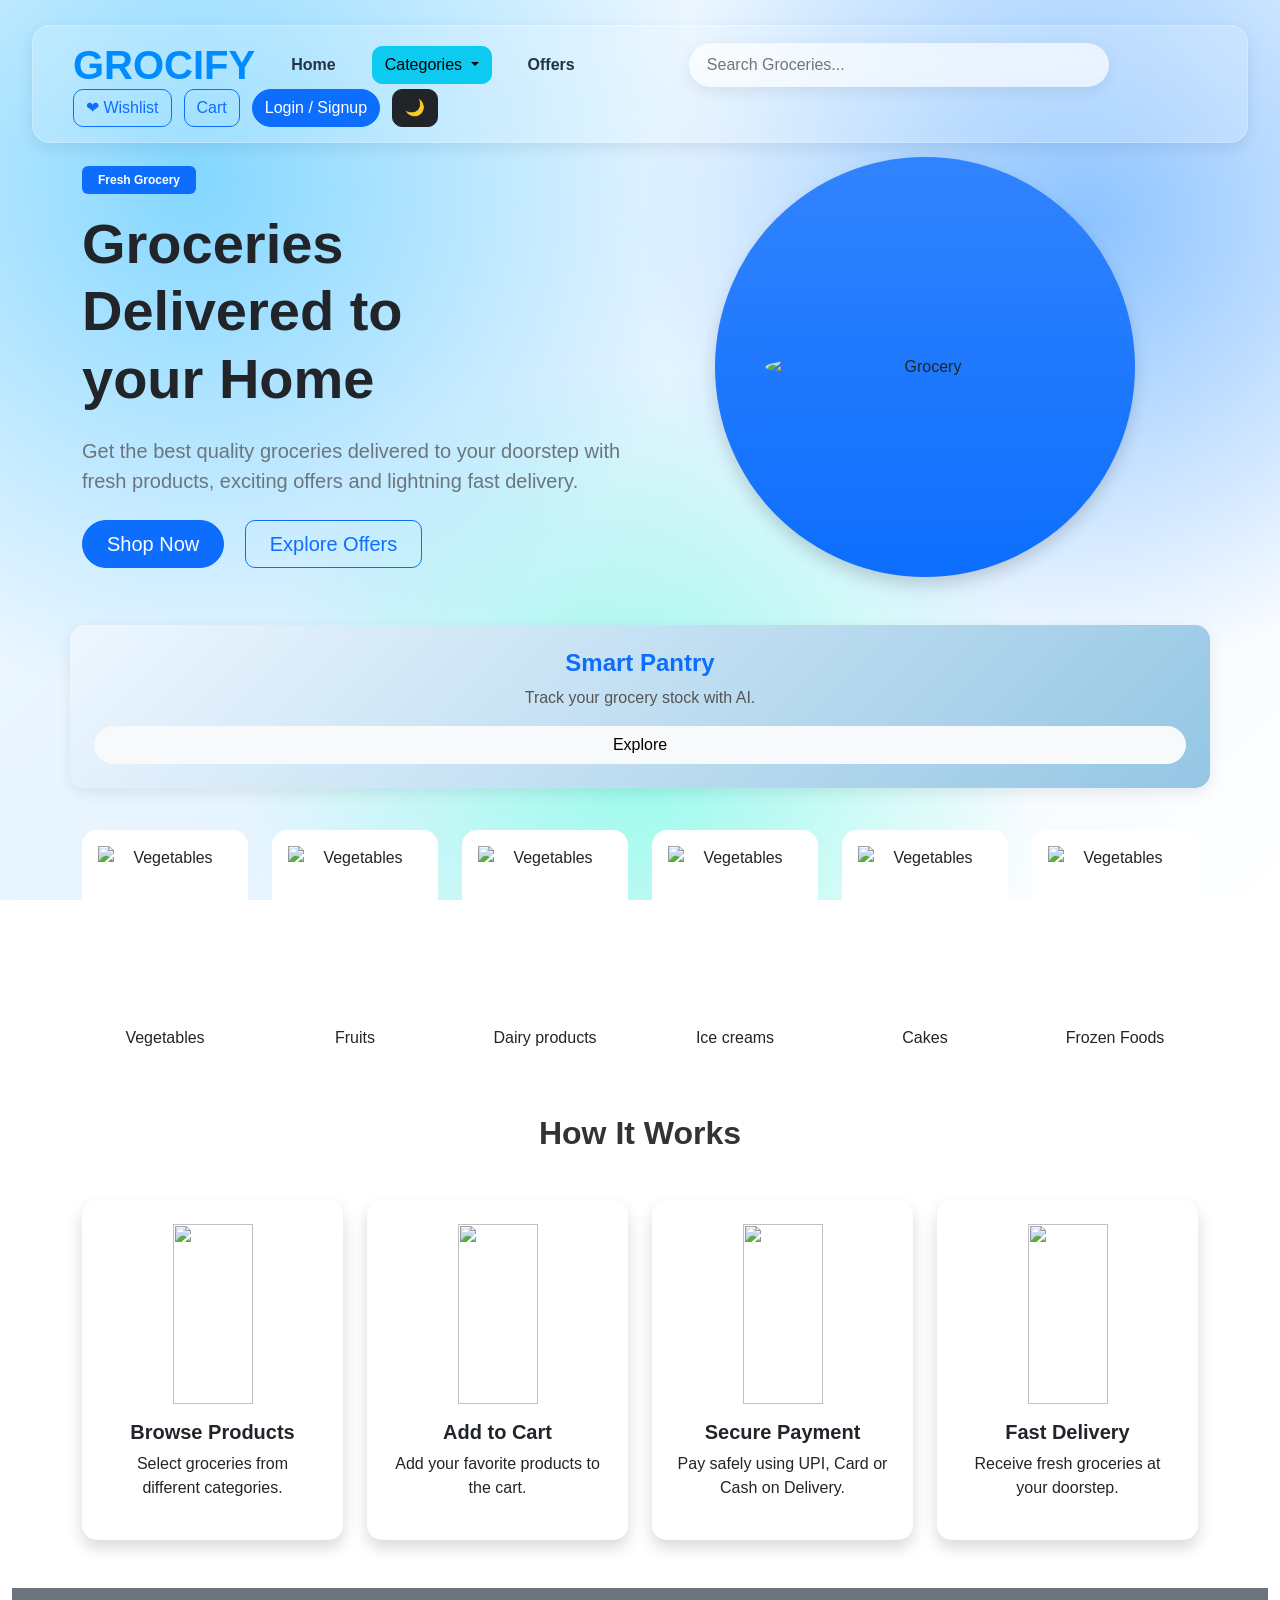
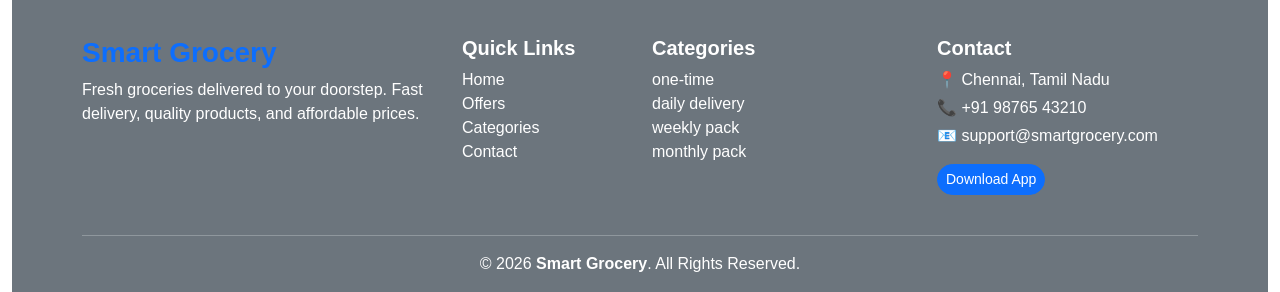
==== index.html @ e4f24ca8 "Add files via upload" ====
<!DOCTYPE html>
<html lang="en">
    <head>
        <meta charset="UTF-8">
        <meta name="viewport" content="width=device-width, initial-scale=1.0">
        <title>Smart Grocery Delivery</title>
        <link
            href="https://cdn.jsdelivr.net/npm/bootstrap@5.3.8/dist/css/bootstrap.min.css"
            rel="stylesheet"
            integrity="sha384-sRIl4kxILFvY47J16cr9ZwB07vP4J8+LH7qKQnuqkuIAvNWLzeN8tE5YBujZqJLB"
            crossorigin="anonymous">
        <link rel="stylesheet" href="style.css">
        <link rel="icon" type="png" href="logo.png">
    </head>
    <body class="bg-theme">

        <nav class="navbar">

            <div class="left">
                <h1>GROCIFY</h1>
                <a href="#">Home</a>
                <div class="dropdown">
                    <button class="btn btn-info dropdown-toggle" type="button"
                        data-bs-toggle="dropdown" aria-expanded="false">
                        Categories
                    </button>
                    <ul class="dropdown-menu">
                        <li><a class="dropdown-item" href="#">One-time
                                Purchase</a></li>
                        <li><a class="dropdown-item" href="#">Daily
                                delivery</a></li>
                        <li><a class="dropdown-item" href="#">Weekly
                                pack</a></li>
                        <li><a class="dropdown-item" href="#">Monthly
                                pack</a></li>
                    </ul>
                </div>
                <a href="#">Offers</a>
            </div>

            <div class="center">
                <input type="search" placeholder="Search Groceries...">
            </div>

            <div class="right">
                <a href="wishlist.html"><button class="btn btn-outline-primary">❤ Wishlist</button></a>
                <a href="cart.html"><button class="btn btn-outline-primary">Cart
                    </button></a>
                <a href="login.html"><button class="btn btn-primary">Login /
                        Signup</button></a>
                <!-- Dark Mode Button -->
                <button id="themeToggle" class="btn btn-dark">🌙</button>
            </div>
        </nav>

        <!-- Hero Section -->
        <section class="container-fluid mt-4">
            <div class="container hero-section">

                <div class="row align-items-center">

                    <!-- Left Content -->
                    <div class="col-lg-6 col-md-6 hero-content">

                        <span class="badge bg-primary px-3 py-2 mb-3">
                            Fresh Grocery
                        </span>

                        <h1 class="display-4 fw-bold">
                            Groceries <br>
                            Delivered to <br>
                            your Home
                        </h1>

                        <p class="lead text-secondary mt-4">
                            Get the best quality groceries delivered
                            to your doorstep with fresh products,
                            exciting offers and lightning fast delivery.
                        </p>

                        <div class="mt-4">

                            <a href="products.html"><button
                                    class="btn btn-primary btn-lg px-4 me-3">
                                    Shop Now
                                </button></a>

                            <button class="btn btn-outline-primary btn-lg px-4">
                                Explore Offers
                            </button>
        

                        </div>

                    </div>

                    <div class="col-lg-6 col-md-6 text-center">

                        <div
                            class="rounded-circle bg-primary bg-gradient d-inline-flex 
                justify-content-center align-items-center p-4 shadow hero-circle">

                            <img src="basket grocery.png"
                                class="img-fluid hero-img"
                                alt="Grocery">

                        </div>

                    </div>
                </div>

            </div>

            <div class="container my-5">
                <div class="row g-4">

                    <div class="card smart-pantry-card text-center p-4">

    <h4>Smart Pantry</h4>

    <p>Track your grocery stock with AI.</p>

    <a href="smartpantry.html" class="btn btn-light">
        Explore
    </a>

</div>
              <div class="col-6 col-sm-4 col-md-3 col-lg-2">
                        <div class="card text-center h-100">
                            <img src="vegie.jpg" class="card-img-top p-3"
                                alt="Vegetables">
                            <div class="card-body">
                                <p class="card-text">Vegetables</p>
                            </div>
                        </div>
                    </div>

                    <div class="col-6 col-sm-4 col-md-3 col-lg-2">
                        <div class="card text-center h-100">
                            <img src="fruits.png"
                                class="card-img-top p-3" alt="Vegetables">
                            <div class="card-body">
                                <p class="card-text">Fruits</p>
                            </div>
                        </div>
                    </div>

                    <div class="col-6 col-sm-4 col-md-3 col-lg-2">
                        <div class="card text-center h-100">
                            <img src="dairy product.png"
                                class="card-img-top p-3" alt="Vegetables">
                            <div class="card-body">
                                <p class="card-text">Dairy products</p>
                            </div>
                        </div>
                    </div>

                    <div class="col-6 col-sm-4 col-md-3 col-lg-2">
                        <div class="card text-center h-100">
                            <img src="ice cream.png"
                                class="card-img-top p-3" alt="Vegetables">
                            <div class="card-body">
                                <p class="card-text">Ice creams</p>
                            </div>
                        </div>
                    </div>

                    <div class="col-6 col-sm-4 col-md-3 col-lg-2">
                        <div class="card text-center h-100">
                            <img src="cakes.png" class="card-img-top p-3"
                                alt="Vegetables">
                            <div class="card-body">
                                <p class="card-text">Cakes</p>
                            </div>
                        </div>
                    </div>

                    <div class="col-6 col-sm-4 col-md-3 col-lg-2">
                        <div class="card text-center h-100">
                            <img src="frozen food.png"
                                class="card-img-top p-3" alt="Vegetables">
                            <div class="card-body">
                                <p class="card-text">Frozen Foods</p>
                            </div>
                        </div>
                    </div>

                </div>
            </div>

            <div class="container my-5">

                <h2 class="text-center mb-5">How It Works</h2>

                <div class="row text-center g-4">

                    <div class="col-md-3">
                        <div class="card how-card shadow p-4 h-100">
                            <img src="browse.png" class="mx-auto"
                                width="80">
                            <h5 class="mt-3">Browse Products</h5>
                            <p>Select groceries from different categories.</p>
                        </div>
                    </div>

                    <div class="col-md-3">
                        <div class="card how-card shadow p-4 h-100">
                            <img src="add to cart.png" class="mx-auto"
                                width="80">
                            <h5 class="mt-3">Add to Cart</h5>
                            <p>Add your favorite products to the cart.</p>
                        </div>
                    </div>

                    <div class="col-md-3">
                        <div class="card how-card shadow p-4 h-100">
                            <img src="payment.png" class="mx-auto"
                                width="80">
                            <h5 class="mt-3">Secure Payment</h5>
                            <p>Pay safely using UPI, Card or Cash on
                                Delivery.</p>
                        </div>
                    </div>

                    <div class="col-md-3">
                        <div class="card how-card shadow p-4 h-100">
                            <img src="fast delivery.png" class="mx-auto"
                                width="80">
                            <h5 class="mt-3">Fast Delivery</h5>
                            <p>Receive fresh groceries at your doorstep.</p>
                        </div>
                    </div>

                </div>

            </div>

            <footer class="bg-secondary text-white mt-5 pt-5 pb-3">

                <div class="container">

                    <div class="row">

                        <!-- Company -->
                        <div class="col-lg-4 col-md-6 mb-4">
                            <h3 class="fw-bold text-primary">Smart Grocery</h3>
                            <p>
                                Fresh groceries delivered to your doorstep.
                                Fast delivery, quality products, and affordable
                                prices.
                            </p>
                        </div>

                        <!-- Quick Links -->
                        <div class="col-lg-2 col-md-6 mb-4">
                            <h5 class="fw-bold">Quick Links</h5>

                            <ul class="list-unstyled">
                                <li><a href="index.html"
                                        class="text-white text-decoration-none">Home</a></li>
                                <li><a href="offers.html"
                                        class="text-white text-decoration-none">Offers</a></li>
                                <li><a href="categories.html"
                                        class="text-white text-decoration-none">Categories</a></li>
                                <li><a href="contact.html"
                                        class="text-white text-decoration-none">Contact</a></li>
                            </ul>
                        </div>

                        <!-- Categories -->
                        <div class="col-lg-3 col-md-6 mb-4">
                            <h5 class="fw-bold">Categories</h5>

                            <ul class="list-unstyled">
                                <li>one-time</li>
                                <li>daily delivery</li>
                                <li>weekly pack</li>
                                <li>monthly pack</li>
                            </ul>
                        </div>

                        <!-- Contact -->
                        <div class="col-lg-3 col-md-6 mb-4">
                            <h5 class="fw-bold">Contact</h5>

                            <p class="mb-1">📍 Chennai, Tamil Nadu</p>
                            <p class="mb-1">📞 +91 98765 43210</p>
                            <p>📧 support@smartgrocery.com</p>

                            <button class="btn btn-primary btn-sm">
                                Download App
                            </button>

                        </div>

                    </div>

                    <hr class="border-light">

                    <div class="text-center">
                        <p class="mb-0">
                            © 2026 <strong>Smart Grocery</strong>. All Rights
                            Reserved.
                        </p>
                    </div>

                </div>

            </footer>
        </section>

        <script
            src="https://cdn.jsdelivr.net/npm/bootstrap@5.3.8/dist/js/bootstrap.bundle.min.js">
        </script>
        <script src="js/theme.js"></script>

    </body>
</html>
---- style.css ----
body {
    margin: 0;
    background: #eef4ff;
}
.bg-theme{
  
    background:
    radial-gradient(circle at 15% 20%, rgba(0,174,255,.45) 0%, transparent 40%),
    radial-gradient(circle at 85% 25%, rgba(0,119,255,.40) 0%, transparent 35%),
    radial-gradient(circle at 50% 85%, rgba(0,255,200,.35) 0%, transparent 40%),
    linear-gradient(135deg,#f3faff,#e6f4ff,#ffffff);
    background-attachment: fixed;
    min-height:100vh;
}


.navbar{
    display:flex;
    justify-content:space-between;
    align-items:center;
    padding:15px 40px;
    width:95%;
    margin:15px auto;

    background:rgba(255,255,255,.18);
    backdrop-filter:blur(18px);
    -webkit-backdrop-filter:blur(18px);

    border:1px solid rgba(255,255,255,.25);
    border-radius:18px;

    box-shadow:0 10px 30px rgba(0,119,255,.15);

    top:10px;
    z-index:1000;
}

.left{
    display:flex;
    align-items:center;
    gap:20px;
}

.left h1{
    color:#008cff;
    margin:0;
    font-weight:700;
}

.left a{
    text-decoration:none;
    color:#234;
    font-weight:600;
    padding:8px 16px;
    border-radius:30px;
    transition:.3s;
}

.left a:hover{
    background:rgba(0,140,255,.12);
    color:#008cff;
}

.center{
    flex:1;
    display:flex;
    justify-content:center;
}

.center input{
    width:420px;
    padding:12px 18px;
    border:none;
    outline:none;
    border-radius:30px;
    background:rgba(255,255,255,.6);
    backdrop-filter:blur(10px);
    box-shadow:0 4px 15px rgba(0,0,0,.08);
}

.center input:focus{
    box-shadow:0 0 20px rgba(0,140,255,.35);
}

.right{
    display:flex;
    gap:12px;
    align-items:center;
}

.btn{
    border-radius:30px;
}

.dropdown-menu{
    border:none;
    border-radius:15px;
    box-shadow:0 10px 25px rgba(0,0,0,.15);
}

/* Product Cards */

.smart-pantry-card{
    background:linear-gradient(135deg,#eef7ff,#94c6e4);
    border:1px solid #b6e0fe;
    border-radius:20px;
    transition:0.4s;
    box-shadow:0 5px 15px rgba(0,0,0,0.08);
}

.smart-pantry-card h4{
    color:#0d6efd;
    font-weight:bold;
}

.smart-pantry-card p{
    color:#555;
}

.smart-pantry-card .btn{
    border-radius:25px;
}

.smart-pantry-card:hover{
    transform:translateY(-8px);
    background:linear-gradient(135deg,#d8efff,#c7e9ff);
    box-shadow:0 10px 25px rgba(13,110,253,0.15);
}

.product-card {
    transition: .3s;
    border: none;
    border-radius: 15px;
}

.product-card:hover {
    transform: translateY(-8px);
    box-shadow: 0 10px 20px rgba(0, 0, 0, .15);
}

.product-img {
    height: 180px;
    object-fit: cover;
}

.price {
    font-size: 20px;
    font-weight: bold;
    color: #0d6efd;
}

.old-price {
    text-decoration: line-through;
    color: gray;
    margin-left: 8px;
}

.stock {
    font-size: 14px;
}

.summary-card {
    border-radius: 15px;
}

.hero-circle {
    width: 420px;
    height: 420px;

}

.hero-img {
    width: 85%;
    animation: float 3s ease-in-out infinite;

    width: 320px;
    border-radius: 50%;

}

@keyframes float {
    50% {
        transform: translateY(-12px);
    }
}

@media(max-width:768px) {
    .hero-circle {
        width: 300px;
        height: 300px;
    }
}

.card {
    transition: all .3s ease;
    cursor: pointer;
    border-radius: 15px;
}

.card:hover {
    transform: translateY(-8px);

    border-color: #BDEBFF;
    box-shadow: 0 0 15px rgba(53, 102, 226, 0.6);
}

.card:active {
    transform: scale(.96);

}

.footer {
    background: #0d6efd;
    color: white;
    padding: 20px;
    margin-top: 50px;
}

/* How It Works Cards */
.how-card {
    border: none;
    border-radius: 18px;
    overflow: hidden;
    transition: all 0.4s ease-in-out;
    cursor: pointer;
}

/* Card Hover */
.how-card:hover {
    transform: translateY(-12px) scale(1.05);
    box-shadow: 0px 18px 35px rgba(0, 0, 0, 0.2) !important;
    background: linear-gradient(135deg, #87CEEB, #ffffff);
}

/* Image Animation */
.how-card img {
    transition: transform 0.4s ease;
}

.how-card:hover img {
    transform: scale(1.15) rotate(8deg);
}

/* Heading Animation */
.how-card h5 {
    transition: color 0.3s ease;
}

.how-card:hover h5 {
    color: #0077b6;
}

/* Paragraph */
.how-card p {
    transition: color 0.3s ease;
}

.how-card:hover p {
    color: #444;
}

h2 {
    color: #08a1f9
}

.card{
    border: none;
    border-radius: 15px;
    transition: .3s;
}

.card:hover{
    transform: translateY(-8px);
}

.card img{
    height: 180px;
    object-fit: contain;
}

.card h5{
    font-weight: 600;
}

.card h4{
    font-weight: bold;
}

.btn{
    border-radius: 10px;
}

/* Responsive */
@media(max-width:768px) {
    .how-card {
        margin-bottom: 20px;
    }
}

/* ===========================
   PRODUCTS PAGE
=========================== */

body {
    background: #f1f3f6;
    font-family: Arial, Helvetica, sans-serif;
}

/* Product Card */

.product-card {
    border: none;
    border-radius: 12px;
    transition: 0.3s;
    cursor: pointer;
    overflow: hidden;
    background: #fff;
    position: relative;
}

.product-card:hover {

    transform: translateY(-6px);

    box-shadow: 0 10px 25px rgba(0, 0, 0, .18);

}

/* Product Image */

.product-card img {

    height: 120px;

    object-fit: contain;

    padding: 12px;

    transition: .4s;

}

.product-card:hover img {

    transform: scale(1.08);

}

/* Card Body */

.product-card .card-body {

    padding: 10px;

}

.product-card h6 {

    font-size: 15px;

    font-weight: bold;

    margin-bottom: 6px;

    white-space: nowrap;

    overflow: hidden;

    text-overflow: ellipsis;

}

.product-card small {

    font-size: 12px;

}

.price {

    font-size: 17px;

    font-weight: bold;

    color: #0d6efd;

    margin: 8px 0;

}

/* Button */

.product-card button {

    border-radius: 8px;

    font-size: 13px;

    transition: .3s;

}

.product-card button:hover {

    transform: scale(1.04);

}

/* Offer Badge */

.offer {

    position: absolute;

    top: 8px;

    left: 8px;

    font-size: 11px;

    z-index: 100;

}

/* Search */

input[type="search"] {

    border-radius: 30px;

    padding: 10px 18px;

}

/* Navbar */

.navbar {

    box-shadow: 0 5px 15px rgba(0, 0, 0, .08);

}

/* Section Heading */

h2 {

    font-weight: bold;

    color: #333;

}

/* Card spacing */

.row {

    row-gap: 18px;

}

/* Mobile */

@media(max-width:576px) {

    .product-card img {

        height: 90px;

    }

    .product-card h6 {

        font-size: 13px;

    }

    .price {

        font-size: 14px;

    }

    .btn-sm {

        font-size: 11px;

        padding: 5px;

    }

}





/* Tablet */

@media(min-width:577px) and (max-width:991px) {

    .product-card img {

        height: 110px;

    }

}

/* Desktop */



/* Scrollbar */

::-webkit-scrollbar {

    width: 8px;

}

::-webkit-scrollbar-thumb {

    background: #0d6efd;

    border-radius: 20px;

}

::-webkit-scrollbar-track {

    background: #eee;

}

.glass{
background:rgba(255,255,255,.65);
backdrop-filter:blur(15px);
border-radius:18px;
box-shadow:0 8px 25px rgba(0,123,255,.12);
}

.summary-box{
text-align:center;
padding:18px;
}

.product-card img{
height:180px;
object-fit:contain;
padding:15px;
}

.product-card{
transition:.3s;
}

.product-card:hover{
transform:translateY(-5px);
}

.badge-ai{
background:#0dcaf0;
}
/* Cart Cards */
.glass-card{
    border: none;
    border-radius: 18px;
    background: rgba(255,255,255,.45);
    backdrop-filter: blur(12px);
    box-shadow: 0 8px 20px rgba(0,0,0,.08);
    transition: .3s;
}

.glass-card:hover{
    transform: translateY(-5px);
    box-shadow: 0 15px 30px rgba(13,110,253,.15);
}

/* Product  */
.cart-img{
    width: 80px;
    height: 80px;
    object-fit: contain;
}

/* Quantity Buttons */
.qty-btn{
    width: 35px;
    height: 35px;
    border-radius: 50%;
    padding: 0;
}

/* Offer Box */
.offer-box{
    background: #f5f9ff;
    border-left: 4px solid #0d6efd;
    border-radius: 10px;
    padding: 10px 15px;
}

/* Bill Card */
.bill-card{
    border: none;
    border-radius: 18px;
}

/* Buttons */
.btn-primary,
.btn-success{
    border-radius: 25px;
}

/* Inputs */
.form-control{
    border-radius: 25px;
}

/* Mobile Responsive */
@media (max-width:768px){

    .cart-img{
        width: 60px;
        height: 60px;
        margin-bottom: 10px;
    }

    .glass-card{
        margin-bottom: 20px;
    }

    .qty-btn{
        width: 32px;
        height: 32px;
    }

    h4{
        font-size: 18px;
    }

    .col-lg-4{
        margin-top: 20px;
    }
}

.pantry-hero{
    margin-top:40px;
}



.pantry-hero .btn{
    border-radius:25px;
}
.search-box{
    border-radius:25px;
}

.dashboard-card{
    border:none;
    border-radius:20px;
    transition:.3s;
}

.dashboard-card:hover{
    transform:translateY(-5px);
}

.pantry-img{
    width:100%;
    height:200px;
    object-fit:contain;
    display:block;
    margin:auto;
    padding:15px;
}

.rice-card:hover,
.milk-card:hover,
.oil-card:hover,
.sugar-card:hover{
    transform: translateY(-5px);
}
.rice-card,
.milk-card,
.oil-card,
.sugar-card,
.eggs-card,
.bread-card,
.shampoo-card,
.vegetables-card{
    border:none;
    border-radius:20px;
    overflow:hidden;
    transition:.3s;
}








/* Responsive */
@media(max-width:768px) {
    .how-card {
        margin-bottom: 20px;
    }

    .hero-circle {
        width: 300px;
        height: 300px;
    }

}

@media(min-width:992px) {

    .product-card img {

        height: 130px;

    }

}
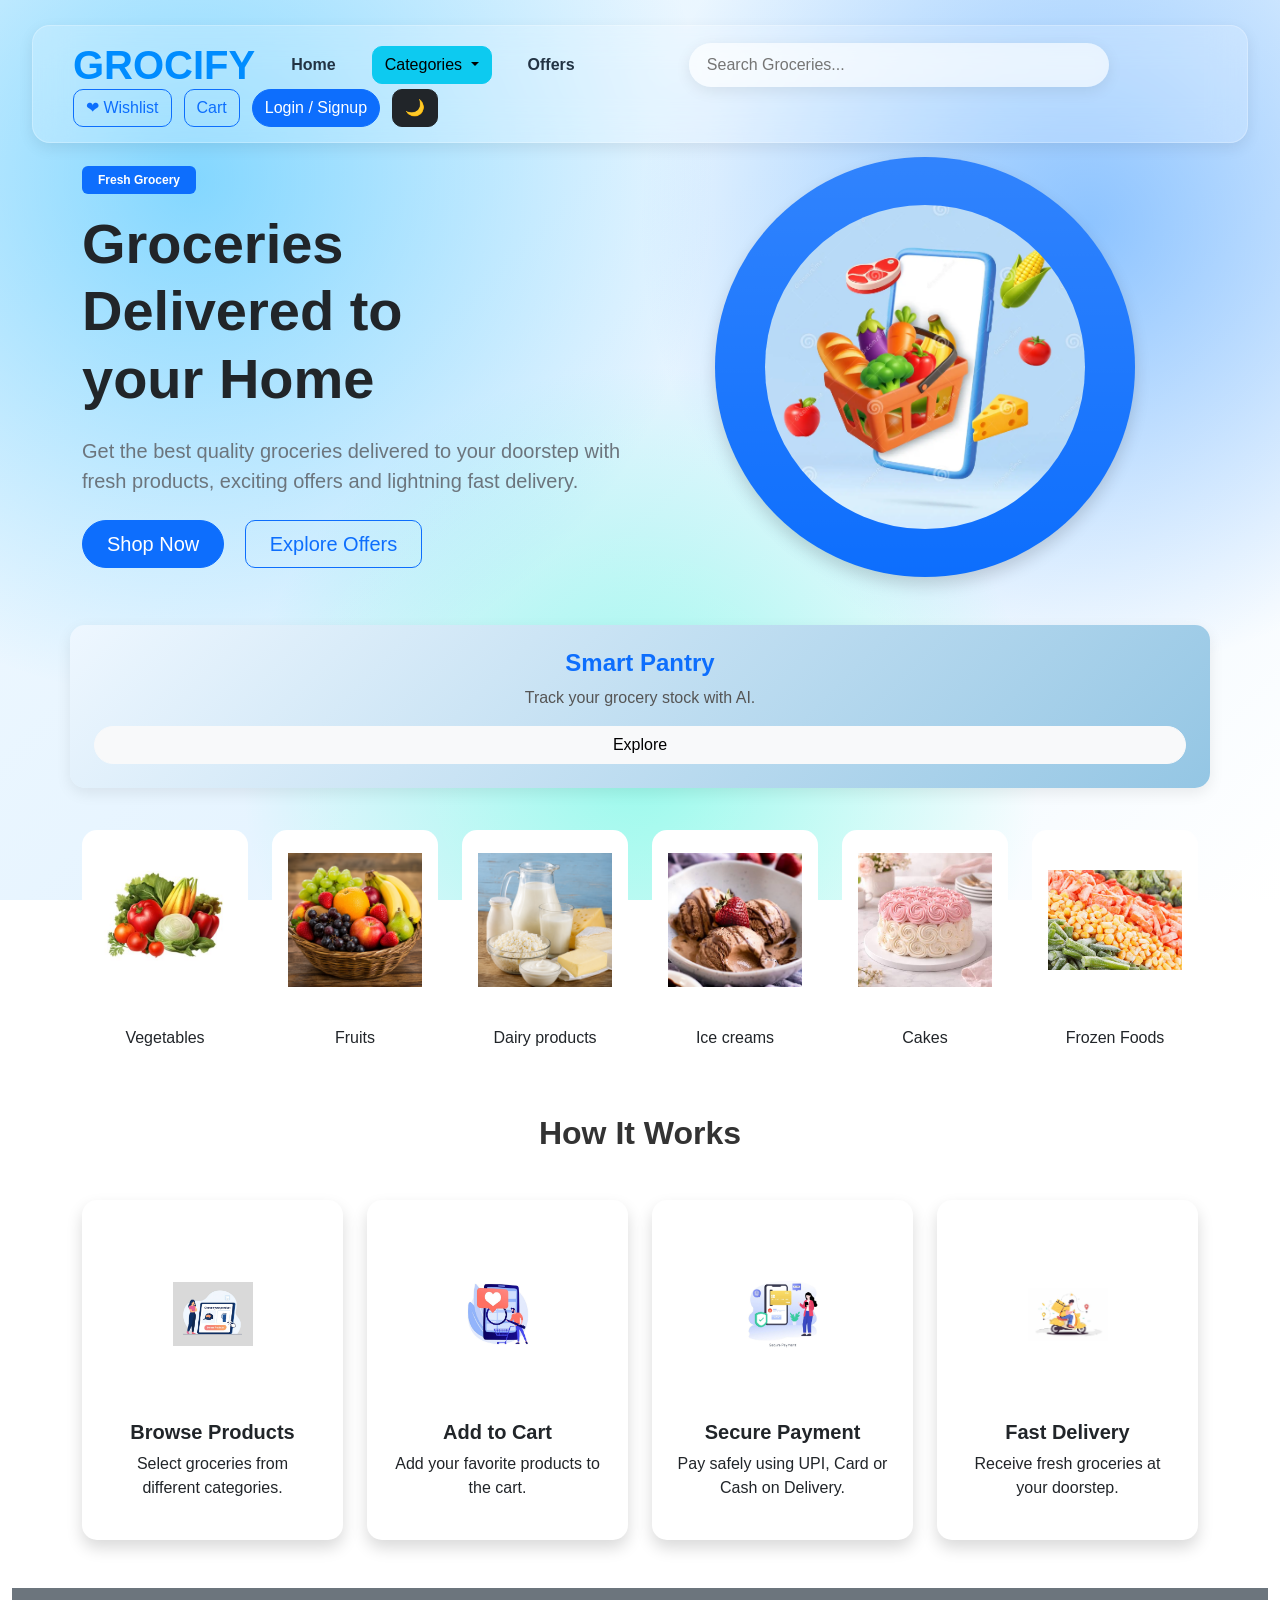
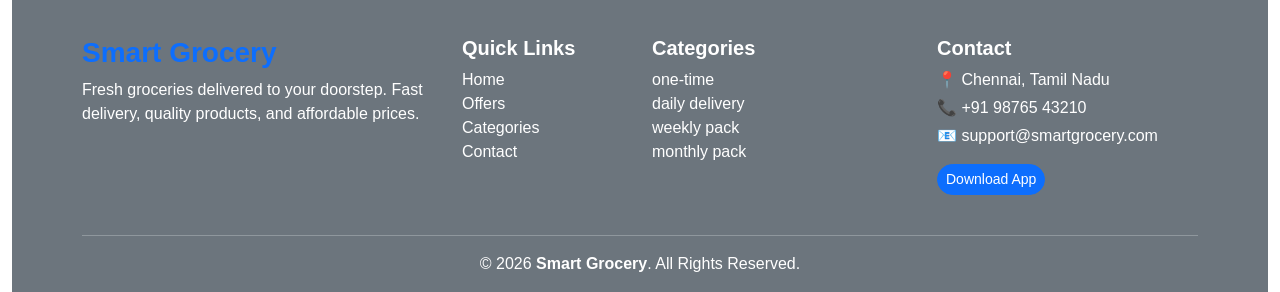
==== commit 08111741: "Update index.html" ====
--- a/index.html
+++ b/index.html
@@ -100,7 +100,7 @@
                             class="rounded-circle bg-primary bg-gradient d-inline-flex 
                 justify-content-center align-items-center p-4 shadow hero-circle">
 
-                            <img src="basket grocery.png"
+                             <img src="images/basket grocery.png"
                                 class="img-fluid hero-img"
                                 alt="Grocery">
 
@@ -127,7 +127,7 @@
 </div>
               <div class="col-6 col-sm-4 col-md-3 col-lg-2">
                         <div class="card text-center h-100">
-                            <img src="vegie.jpg" class="card-img-top p-3"
+                             <img src="images/vegie.jpg" class="card-img-top p-3"
                                 alt="Vegetables">
                             <div class="card-body">
                                 <p class="card-text">Vegetables</p>
@@ -137,7 +137,7 @@
 
                     <div class="col-6 col-sm-4 col-md-3 col-lg-2">
                         <div class="card text-center h-100">
-                            <img src="fruits.png"
+                             <img src="images/fruits.png"
                                 class="card-img-top p-3" alt="Vegetables">
                             <div class="card-body">
                                 <p class="card-text">Fruits</p>
@@ -147,7 +147,7 @@
 
                     <div class="col-6 col-sm-4 col-md-3 col-lg-2">
                         <div class="card text-center h-100">
-                            <img src="dairy product.png"
+                             <img src="images/dairy product.png"
                                 class="card-img-top p-3" alt="Vegetables">
                             <div class="card-body">
                                 <p class="card-text">Dairy products</p>
@@ -157,7 +157,7 @@
 
                     <div class="col-6 col-sm-4 col-md-3 col-lg-2">
                         <div class="card text-center h-100">
-                            <img src="ice cream.png"
+                             <img src="images/ice cream.png"
                                 class="card-img-top p-3" alt="Vegetables">
                             <div class="card-body">
                                 <p class="card-text">Ice creams</p>
@@ -167,7 +167,7 @@
 
                     <div class="col-6 col-sm-4 col-md-3 col-lg-2">
                         <div class="card text-center h-100">
-                            <img src="cakes.png" class="card-img-top p-3"
+                             <img src="images/cakes.png" class="card-img-top p-3"
                                 alt="Vegetables">
                             <div class="card-body">
                                 <p class="card-text">Cakes</p>
@@ -177,7 +177,7 @@
 
                     <div class="col-6 col-sm-4 col-md-3 col-lg-2">
                         <div class="card text-center h-100">
-                            <img src="frozen food.png"
+                             <img src="images/frozen food.png"
                                 class="card-img-top p-3" alt="Vegetables">
                             <div class="card-body">
                                 <p class="card-text">Frozen Foods</p>
@@ -196,7 +196,7 @@
 
                     <div class="col-md-3">
                         <div class="card how-card shadow p-4 h-100">
-                            <img src="browse.png" class="mx-auto"
+                             <img src="images/browse.png" class="mx-auto"
                                 width="80">
                             <h5 class="mt-3">Browse Products</h5>
                             <p>Select groceries from different categories.</p>
@@ -205,7 +205,7 @@
 
                     <div class="col-md-3">
                         <div class="card how-card shadow p-4 h-100">
-                            <img src="add to cart.png" class="mx-auto"
+                             <img src="images/add to cart.png" class="mx-auto"
                                 width="80">
                             <h5 class="mt-3">Add to Cart</h5>
                             <p>Add your favorite products to the cart.</p>
@@ -214,7 +214,7 @@
 
                     <div class="col-md-3">
                         <div class="card how-card shadow p-4 h-100">
-                            <img src="payment.png" class="mx-auto"
+                             <img src="images/payment.png" class="mx-auto"
                                 width="80">
                             <h5 class="mt-3">Secure Payment</h5>
                             <p>Pay safely using UPI, Card or Cash on
@@ -224,7 +224,7 @@
 
                     <div class="col-md-3">
                         <div class="card how-card shadow p-4 h-100">
-                            <img src="fast delivery.png" class="mx-auto"
+                             <img src="images/fast delivery.png" class="mx-auto"
                                 width="80">
                             <h5 class="mt-3">Fast Delivery</h5>
                             <p>Receive fresh groceries at your doorstep.</p>
@@ -315,4 +315,4 @@
         <script src="js/theme.js"></script>
 
     </body>
-</html>+</html>
